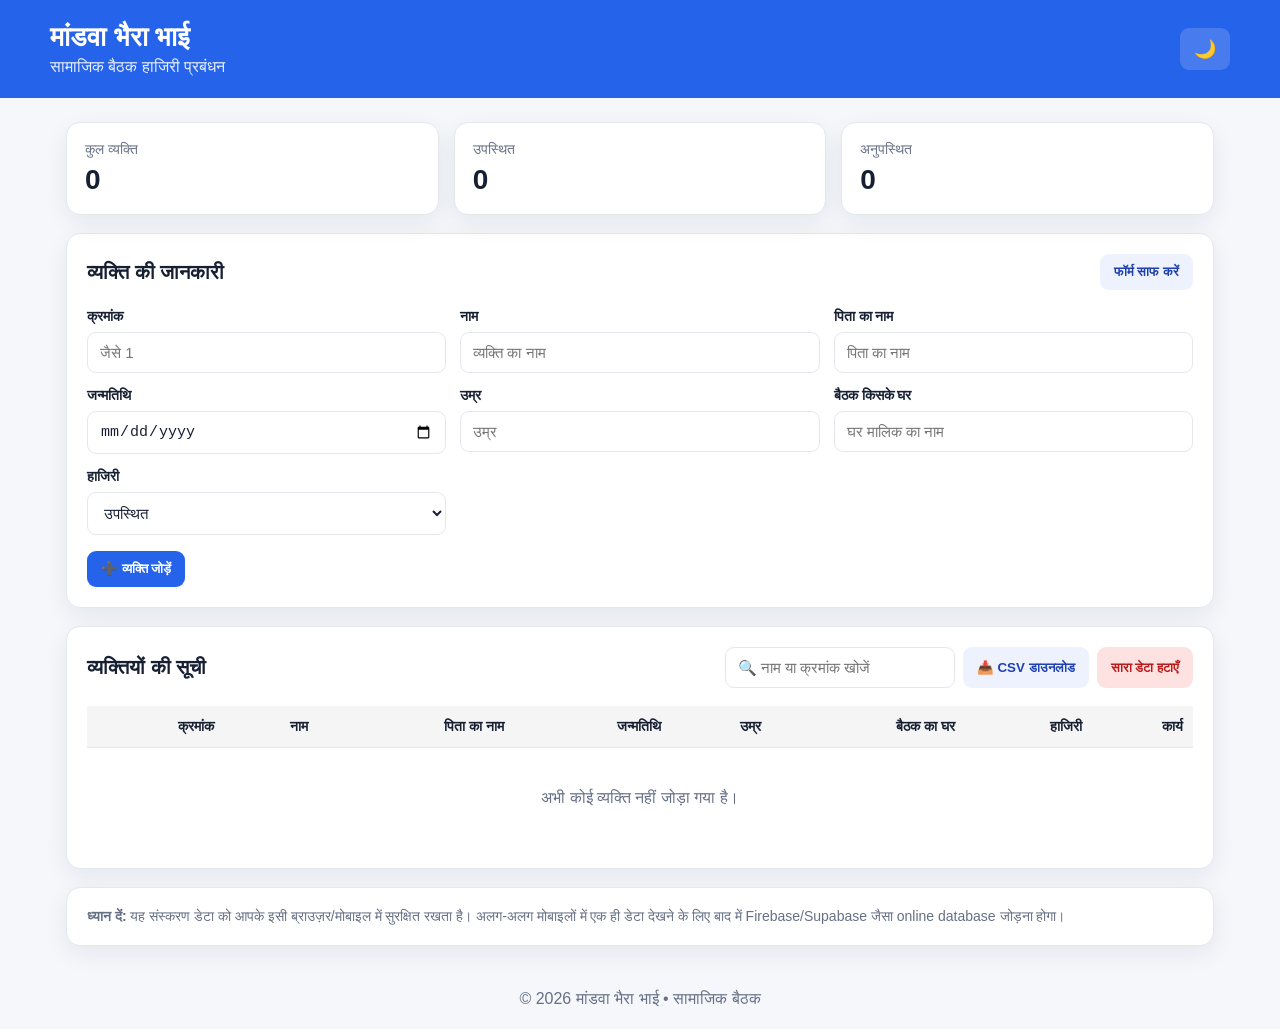
==== index.html @ d63a22c5 "Add files via upload" ====
<!DOCTYPE html>
<html lang="hi">
<head>
  <meta charset="UTF-8">
  <meta name="viewport" content="width=device-width, initial-scale=1.0">
  <title>मांडवा भैरा भाई - सामाजिक बैठक हाजिरी</title>
  <link rel="stylesheet" href="style.css">
</head>
<body>
  <header class="topbar">
    <div>
      <h1>मांडवा भैरा भाई</h1>
      <p>सामाजिक बैठक हाजिरी प्रबंधन</p>
    </div>
    <button id="themeBtn" class="icon-btn" title="Theme">🌙</button>
  </header>

  <main class="container">
    <section class="stats">
      <div class="stat"><span>कुल व्यक्ति</span><strong id="totalCount">0</strong></div>
      <div class="stat"><span>उपस्थित</span><strong id="presentCount">0</strong></div>
      <div class="stat"><span>अनुपस्थित</span><strong id="absentCount">0</strong></div>
    </section>

    <section class="card">
      <div class="section-head">
        <h2>व्यक्ति की जानकारी</h2>
        <button id="resetBtn" class="secondary">फॉर्म साफ करें</button>
      </div>
      <form id="personForm">
        <input type="hidden" id="editId">
        <div class="grid">
          <label>क्रमांक
            <input id="serial" type="number" min="1" required placeholder="जैसे 1">
          </label>
          <label>नाम
            <input id="name" type="text" required placeholder="व्यक्ति का नाम">
          </label>
          <label>पिता का नाम
            <input id="father" type="text" placeholder="पिता का नाम">
          </label>
          <label>जन्मतिथि
            <input id="dob" type="date">
          </label>
          <label>उम्र
            <input id="age" type="number" min="0" max="120" placeholder="उम्र">
          </label>
          <label>बैठक किसके घर
            <input id="meetingHouse" type="text" placeholder="घर मालिक का नाम">
          </label>
          <label>हाजिरी
            <select id="attendance">
              <option value="present">उपस्थित</option>
              <option value="absent">अनुपस्थित</option>
            </select>
          </label>
        </div>
        <button class="primary" type="submit" id="saveBtn">➕ व्यक्ति जोड़ें</button>
      </form>
    </section>

    <section class="card">
      <div class="section-head">
        <h2>व्यक्तियों की सूची</h2>
        <div class="actions">
          <input id="search" type="search" placeholder="🔍 नाम या क्रमांक खोजें">
          <button id="exportBtn" class="secondary">📥 CSV डाउनलोड</button>
          <button id="clearAllBtn" class="danger">सारा डेटा हटाएँ</button>
        </div>
      </div>
      <div class="table-wrap">
        <table>
          <thead>
            <tr>
              <th>क्रमांक</th>
              <th>नाम</th>
              <th>पिता का नाम</th>
              <th>जन्मतिथि</th>
              <th>उम्र</th>
              <th>बैठक का घर</th>
              <th>हाजिरी</th>
              <th>कार्य</th>
            </tr>
          </thead>
          <tbody id="peopleTable"></tbody>
        </table>
      </div>
      <p id="emptyState" class="empty">अभी कोई व्यक्ति नहीं जोड़ा गया है।</p>
    </section>

    <section class="card note">
      <strong>ध्यान दें:</strong> यह संस्करण डेटा को आपके इसी ब्राउज़र/मोबाइल में सुरक्षित रखता है। अलग-अलग मोबाइलों में एक ही डेटा देखने के लिए बाद में Firebase/Supabase जैसा online database जोड़ना होगा।
    </section>
  </main>

  <footer>© 2026 मांडवा भैरा भाई • सामाजिक बैठक</footer>
  <script src="script.js"></script>
</body>
</html>
---- style.css ----
*{box-sizing:border-box}
:root{--bg:#f5f7fb;--card:#fff;--text:#172033;--muted:#667085;--border:#e4e7ec;--primary:#2563eb;--primary2:#1d4ed8;--danger:#dc2626;--shadow:0 8px 25px rgba(16,24,40,.07)}
body.dark{--bg:#101828;--card:#182230;--text:#f2f4f7;--muted:#98a2b3;--border:#344054;--shadow:0 8px 25px rgba(0,0,0,.2)}
body{margin:0;background:var(--bg);color:var(--text);font-family:Arial,"Noto Sans Devanagari",sans-serif}
.topbar{background:var(--primary);color:#fff;padding:22px max(18px,calc((100% - 1180px)/2));display:flex;justify-content:space-between;align-items:center}
.topbar h1{margin:0;font-size:27px}.topbar p{margin:5px 0 0;opacity:.9}
.container{max-width:1180px;margin:24px auto;padding:0 16px}
.stats{display:grid;grid-template-columns:repeat(3,1fr);gap:15px;margin-bottom:18px}
.stat,.card{background:var(--card);border:1px solid var(--border);border-radius:14px;box-shadow:var(--shadow)}
.stat{padding:18px}.stat span{display:block;color:var(--muted);font-size:14px}.stat strong{display:block;font-size:28px;margin-top:6px}
.card{padding:20px;margin-bottom:18px}.section-head{display:flex;justify-content:space-between;gap:15px;align-items:center;margin-bottom:18px;flex-wrap:wrap}
h2{margin:0;font-size:20px}.grid{display:grid;grid-template-columns:repeat(3,1fr);gap:14px;margin-bottom:16px}
label{font-size:14px;font-weight:600}input,select{width:100%;margin-top:7px;padding:11px 12px;border:1px solid var(--border);border-radius:9px;background:var(--card);color:var(--text);font-size:15px;outline:none}
input:focus,select:focus{border-color:var(--primary)}
button{border:0;border-radius:9px;padding:10px 14px;cursor:pointer;font-weight:600}
.primary{background:var(--primary);color:#fff}.primary:hover{background:var(--primary2)}
.secondary{background:#eef2ff;color:#1e40af}.danger{background:#fee2e2;color:#b91c1c}.icon-btn{background:rgba(255,255,255,.16);color:#fff;font-size:18px}
.actions{display:flex;gap:8px;flex-wrap:wrap}.actions input{width:230px;margin:0}
.table-wrap{overflow-x:auto}table{width:100%;border-collapse:collapse;min-width:900px}th,td{padding:12px 10px;border-bottom:1px solid var(--border);text-align:right;font-size:14px}th{background:rgba(127,127,127,.08)}
.badge{display:inline-block;padding:5px 9px;border-radius:999px;font-size:12px;font-weight:700}.present{background:#dcfce7;color:#166534}.absent{background:#fee2e2;color:#991b1b}
.small-btn{padding:7px 9px;margin:2px;font-size:12px}.edit{background:#dbeafe;color:#1d4ed8}.delete{background:#fee2e2;color:#b91c1c}
.empty{text-align:center;color:var(--muted);padding:25px}.note{font-size:14px;color:var(--muted)}
footer{text-align:center;color:var(--muted);padding:20px}
@media(max-width:800px){.grid{grid-template-columns:1fr 1fr}.stats{grid-template-columns:1fr}.topbar{padding:18px}.topbar h1{font-size:22px}}
@media(max-width:520px){.grid{grid-template-columns:1fr}.card{padding:15px}.actions input{width:100%}.actions{width:100%}.actions button{flex:1}}
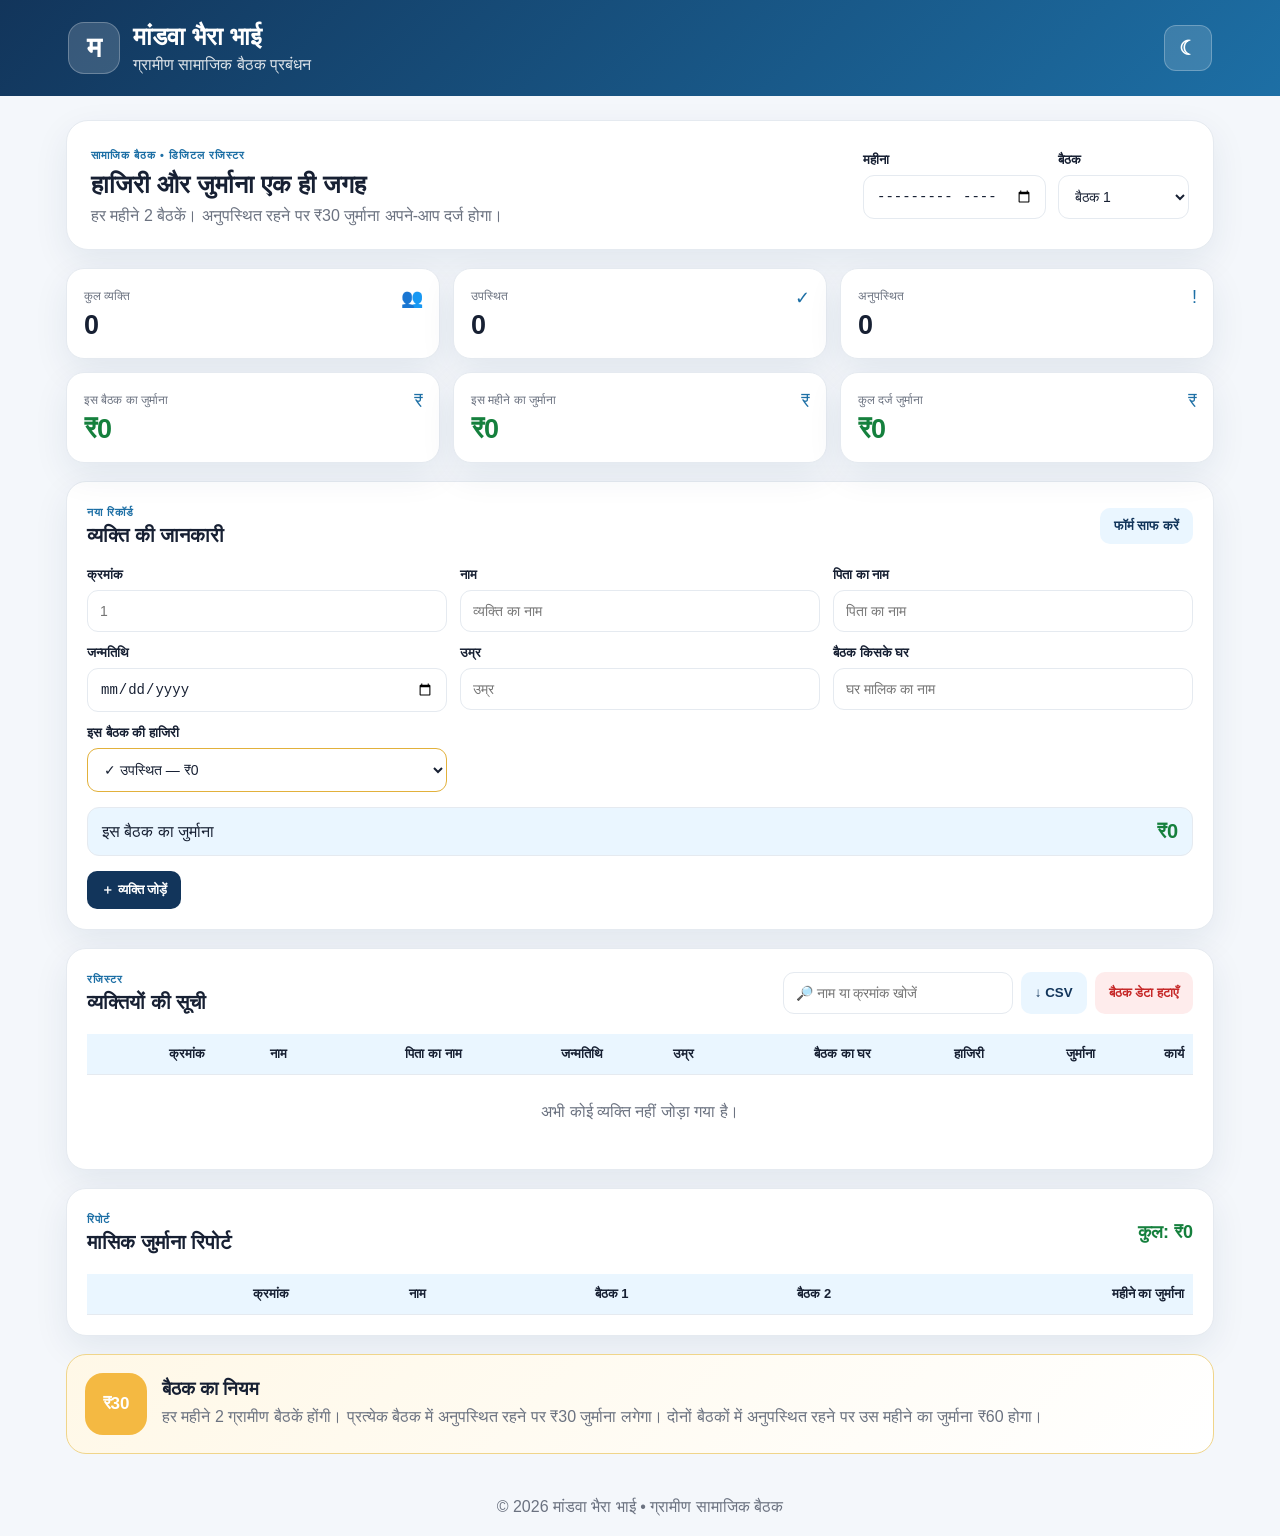
==== commit 2d424218: "Add files via upload" ====
--- a/index.html
+++ b/index.html
@@ -1,99 +1,101 @@
 <!DOCTYPE html>
 <html lang="hi">
 <head>
-  <meta charset="UTF-8">
-  <meta name="viewport" content="width=device-width, initial-scale=1.0">
-  <title>मांडवा भैरा भाई - सामाजिक बैठक हाजिरी</title>
-  <link rel="stylesheet" href="style.css">
+<meta charset="UTF-8">
+<meta name="viewport" content="width=device-width, initial-scale=1.0">
+<meta name="theme-color" content="#12355b">
+<title>मांडवा भैरा भाई | ग्रामीण बैठक</title>
+<link rel="stylesheet" href="style.css">
 </head>
 <body>
-  <header class="topbar">
+<header class="hero">
+  <div class="hero-inner">
+    <div class="brand">
+      <div class="logo">म</div>
+      <div><h1>मांडवा भैरा भाई</h1><p>ग्रामीण सामाजिक बैठक प्रबंधन</p></div>
+    </div>
+    <button id="themeBtn" class="theme-btn">☾</button>
+  </div>
+</header>
+
+<main class="container">
+  <section class="welcome">
     <div>
-      <h1>मांडवा भैरा भाई</h1>
-      <p>सामाजिक बैठक हाजिरी प्रबंधन</p>
+      <span class="eyebrow">सामाजिक बैठक • डिजिटल रजिस्टर</span>
+      <h2>हाजिरी और जुर्माना एक ही जगह</h2>
+      <p>हर महीने 2 बैठकें। अनुपस्थित रहने पर ₹30 जुर्माना अपने-आप दर्ज होगा।</p>
     </div>
-    <button id="themeBtn" class="icon-btn" title="Theme">🌙</button>
-  </header>
+    <div class="meeting-picker">
+      <label>महीना<input id="month" type="month"></label>
+      <label>बैठक<select id="meeting"><option value="1">बैठक 1</option><option value="2">बैठक 2</option></select></label>
+    </div>
+  </section>
 
-  <main class="container">
-    <section class="stats">
-      <div class="stat"><span>कुल व्यक्ति</span><strong id="totalCount">0</strong></div>
-      <div class="stat"><span>उपस्थित</span><strong id="presentCount">0</strong></div>
-      <div class="stat"><span>अनुपस्थित</span><strong id="absentCount">0</strong></div>
-    </section>
+  <section class="stats">
+    <div class="stat-card"><span>कुल व्यक्ति</span><strong id="total">0</strong><i>👥</i></div>
+    <div class="stat-card"><span>उपस्थित</span><strong id="present">0</strong><i>✓</i></div>
+    <div class="stat-card"><span>अनुपस्थित</span><strong id="absent">0</strong><i>!</i></div>
+    <div class="stat-card fine-card"><span>इस बैठक का जुर्माना</span><strong id="meetingFine">₹0</strong><i>₹</i></div>
+    <div class="stat-card fine-card"><span>इस महीने का जुर्माना</span><strong id="monthFine">₹0</strong><i>₹</i></div>
+    <div class="stat-card fine-card"><span>कुल दर्ज जुर्माना</span><strong id="allFine">₹0</strong><i>₹</i></div>
+  </section>
 
-    <section class="card">
-      <div class="section-head">
-        <h2>व्यक्ति की जानकारी</h2>
-        <button id="resetBtn" class="secondary">फॉर्म साफ करें</button>
+  <section class="card form-card">
+    <div class="card-title">
+      <div><span class="section-tag">नया रिकॉर्ड</span><h3>व्यक्ति की जानकारी</h3></div>
+      <button id="resetBtn" class="ghost">फॉर्म साफ करें</button>
+    </div>
+    <form id="personForm">
+      <input type="hidden" id="editId">
+      <div class="form-grid">
+        <label>क्रमांक<input id="serial" type="number" min="1" required placeholder="1"></label>
+        <label>नाम<input id="name" required placeholder="व्यक्ति का नाम"></label>
+        <label>पिता का नाम<input id="father" placeholder="पिता का नाम"></label>
+        <label>जन्मतिथि<input id="dob" type="date"></label>
+        <label>उम्र<input id="age" type="number" min="0" max="120" placeholder="उम्र"></label>
+        <label>बैठक किसके घर<input id="house" placeholder="घर मालिक का नाम"></label>
+        <label class="attendance-field">इस बैठक की हाजिरी
+          <select id="attendance">
+            <option value="present">✓ उपस्थित — ₹0</option>
+            <option value="absent">✕ अनुपस्थित — ₹30 जुर्माना</option>
+          </select>
+        </label>
       </div>
-      <form id="personForm">
-        <input type="hidden" id="editId">
-        <div class="grid">
-          <label>क्रमांक
-            <input id="serial" type="number" min="1" required placeholder="जैसे 1">
-          </label>
-          <label>नाम
-            <input id="name" type="text" required placeholder="व्यक्ति का नाम">
-          </label>
-          <label>पिता का नाम
-            <input id="father" type="text" placeholder="पिता का नाम">
-          </label>
-          <label>जन्मतिथि
-            <input id="dob" type="date">
-          </label>
-          <label>उम्र
-            <input id="age" type="number" min="0" max="120" placeholder="उम्र">
-          </label>
-          <label>बैठक किसके घर
-            <input id="meetingHouse" type="text" placeholder="घर मालिक का नाम">
-          </label>
-          <label>हाजिरी
-            <select id="attendance">
-              <option value="present">उपस्थित</option>
-              <option value="absent">अनुपस्थित</option>
-            </select>
-          </label>
-        </div>
-        <button class="primary" type="submit" id="saveBtn">➕ व्यक्ति जोड़ें</button>
-      </form>
-    </section>
+      <div class="fine-preview"><span>इस बैठक का जुर्माना</span><strong id="formFine">₹0</strong></div>
+      <button class="primary" id="saveBtn" type="submit">＋ व्यक्ति जोड़ें</button>
+    </form>
+  </section>
 
-    <section class="card">
-      <div class="section-head">
-        <h2>व्यक्तियों की सूची</h2>
-        <div class="actions">
-          <input id="search" type="search" placeholder="🔍 नाम या क्रमांक खोजें">
-          <button id="exportBtn" class="secondary">📥 CSV डाउनलोड</button>
-          <button id="clearAllBtn" class="danger">सारा डेटा हटाएँ</button>
-        </div>
+  <section class="card">
+    <div class="card-title">
+      <div><span class="section-tag">रजिस्टर</span><h3>व्यक्तियों की सूची</h3><small id="meetingText"></small></div>
+      <div class="toolbar">
+        <input id="search" type="search" placeholder="🔎 नाम या क्रमांक खोजें">
+        <button id="exportBtn" class="secondary">↓ CSV</button>
+        <button id="clearMeetingBtn" class="danger">बैठक डेटा हटाएँ</button>
       </div>
-      <div class="table-wrap">
-        <table>
-          <thead>
-            <tr>
-              <th>क्रमांक</th>
-              <th>नाम</th>
-              <th>पिता का नाम</th>
-              <th>जन्मतिथि</th>
-              <th>उम्र</th>
-              <th>बैठक का घर</th>
-              <th>हाजिरी</th>
-              <th>कार्य</th>
-            </tr>
-          </thead>
-          <tbody id="peopleTable"></tbody>
-        </table>
-      </div>
-      <p id="emptyState" class="empty">अभी कोई व्यक्ति नहीं जोड़ा गया है।</p>
-    </section>
+    </div>
+    <div class="table-wrap">
+      <table><thead><tr><th>क्रमांक</th><th>नाम</th><th>पिता का नाम</th><th>जन्मतिथि</th><th>उम्र</th><th>बैठक का घर</th><th>हाजिरी</th><th>जुर्माना</th><th>कार्य</th></tr></thead>
+      <tbody id="peopleTable"></tbody></table>
+    </div>
+    <div id="emptyState" class="empty">अभी कोई व्यक्ति नहीं जोड़ा गया है।</div>
+  </section>
 
-    <section class="card note">
-      <strong>ध्यान दें:</strong> यह संस्करण डेटा को आपके इसी ब्राउज़र/मोबाइल में सुरक्षित रखता है। अलग-अलग मोबाइलों में एक ही डेटा देखने के लिए बाद में Firebase/Supabase जैसा online database जोड़ना होगा।
-    </section>
-  </main>
+  <section class="card report-card">
+    <div class="card-title"><div><span class="section-tag">रिपोर्ट</span><h3>मासिक जुर्माना रिपोर्ट</h3></div><strong id="monthlyTotal">कुल: ₹0</strong></div>
+    <div class="table-wrap">
+      <table><thead><tr><th>क्रमांक</th><th>नाम</th><th>बैठक 1</th><th>बैठक 2</th><th>महीने का जुर्माना</th></tr></thead>
+      <tbody id="monthlyTable"></tbody></table>
+    </div>
+  </section>
 
-  <footer>© 2026 मांडवा भैरा भाई • सामाजिक बैठक</footer>
-  <script src="script.js"></script>
+  <section class="rule-box">
+    <div class="rule-icon">₹30</div>
+    <div><h3>बैठक का नियम</h3><p>हर महीने 2 ग्रामीण बैठकें होंगी। प्रत्येक बैठक में अनुपस्थित रहने पर ₹30 जुर्माना लगेगा। दोनों बैठकों में अनुपस्थित रहने पर उस महीने का जुर्माना ₹60 होगा।</p></div>
+  </section>
+</main>
+<footer>© 2026 मांडवा भैरा भाई • ग्रामीण सामाजिक बैठक</footer>
+<script src="script.js"></script>
 </body>
-</html>
+</html>
--- a/style.css
+++ b/style.css
@@ -1,25 +1,26 @@
-*{box-sizing:border-box}
-:root{--bg:#f5f7fb;--card:#fff;--text:#172033;--muted:#667085;--border:#e4e7ec;--primary:#2563eb;--primary2:#1d4ed8;--danger:#dc2626;--shadow:0 8px 25px rgba(16,24,40,.07)}
-body.dark{--bg:#101828;--card:#182230;--text:#f2f4f7;--muted:#98a2b3;--border:#344054;--shadow:0 8px 25px rgba(0,0,0,.2)}
+*{box-sizing:border-box} 
+:root{--navy:#12355b;--blue:#1d6fa5;--sky:#eaf6ff;--gold:#f4b942;--green:#15803d;--red:#c62828;--bg:#f4f7fb;--card:#fff;--text:#172033;--muted:#6b7280;--line:#e5eaf0;--shadow:0 12px 35px rgba(18,53,91,.08)}
+body.dark{--bg:#0e1726;--card:#162235;--text:#f4f7fb;--muted:#aab6c5;--line:#2b3b50;--sky:#162d45;--shadow:0 12px 35px rgba(0,0,0,.25)}
 body{margin:0;background:var(--bg);color:var(--text);font-family:Arial,"Noto Sans Devanagari",sans-serif}
-.topbar{background:var(--primary);color:#fff;padding:22px max(18px,calc((100% - 1180px)/2));display:flex;justify-content:space-between;align-items:center}
-.topbar h1{margin:0;font-size:27px}.topbar p{margin:5px 0 0;opacity:.9}
+.hero{background:linear-gradient(135deg,var(--navy),var(--blue));color:#fff}
+.hero-inner{max-width:1180px;margin:auto;padding:22px 18px;display:flex;justify-content:space-between;align-items:center}
+.brand{display:flex;align-items:center;gap:13px}.logo{width:52px;height:52px;border-radius:16px;background:rgba(255,255,255,.16);display:grid;place-items:center;font-size:28px;font-weight:800;border:1px solid rgba(255,255,255,.25)}
+h1{margin:0;font-size:25px}.brand p{margin:4px 0 0;opacity:.86}.theme-btn{background:rgba(255,255,255,.15);color:#fff;border:1px solid rgba(255,255,255,.25);border-radius:12px;padding:10px 14px;font-size:20px;cursor:pointer}
 .container{max-width:1180px;margin:24px auto;padding:0 16px}
-.stats{display:grid;grid-template-columns:repeat(3,1fr);gap:15px;margin-bottom:18px}
-.stat,.card{background:var(--card);border:1px solid var(--border);border-radius:14px;box-shadow:var(--shadow)}
-.stat{padding:18px}.stat span{display:block;color:var(--muted);font-size:14px}.stat strong{display:block;font-size:28px;margin-top:6px}
-.card{padding:20px;margin-bottom:18px}.section-head{display:flex;justify-content:space-between;gap:15px;align-items:center;margin-bottom:18px;flex-wrap:wrap}
-h2{margin:0;font-size:20px}.grid{display:grid;grid-template-columns:repeat(3,1fr);gap:14px;margin-bottom:16px}
-label{font-size:14px;font-weight:600}input,select{width:100%;margin-top:7px;padding:11px 12px;border:1px solid var(--border);border-radius:9px;background:var(--card);color:var(--text);font-size:15px;outline:none}
-input:focus,select:focus{border-color:var(--primary)}
-button{border:0;border-radius:9px;padding:10px 14px;cursor:pointer;font-weight:600}
-.primary{background:var(--primary);color:#fff}.primary:hover{background:var(--primary2)}
-.secondary{background:#eef2ff;color:#1e40af}.danger{background:#fee2e2;color:#b91c1c}.icon-btn{background:rgba(255,255,255,.16);color:#fff;font-size:18px}
-.actions{display:flex;gap:8px;flex-wrap:wrap}.actions input{width:230px;margin:0}
-.table-wrap{overflow-x:auto}table{width:100%;border-collapse:collapse;min-width:900px}th,td{padding:12px 10px;border-bottom:1px solid var(--border);text-align:right;font-size:14px}th{background:rgba(127,127,127,.08)}
-.badge{display:inline-block;padding:5px 9px;border-radius:999px;font-size:12px;font-weight:700}.present{background:#dcfce7;color:#166534}.absent{background:#fee2e2;color:#991b1b}
-.small-btn{padding:7px 9px;margin:2px;font-size:12px}.edit{background:#dbeafe;color:#1d4ed8}.delete{background:#fee2e2;color:#b91c1c}
-.empty{text-align:center;color:var(--muted);padding:25px}.note{font-size:14px;color:var(--muted)}
-footer{text-align:center;color:var(--muted);padding:20px}
-@media(max-width:800px){.grid{grid-template-columns:1fr 1fr}.stats{grid-template-columns:1fr}.topbar{padding:18px}.topbar h1{font-size:22px}}
-@media(max-width:520px){.grid{grid-template-columns:1fr}.card{padding:15px}.actions input{width:100%}.actions{width:100%}.actions button{flex:1}}
+.welcome{background:var(--card);border:1px solid var(--line);border-radius:22px;padding:24px;display:flex;justify-content:space-between;gap:25px;align-items:center;box-shadow:var(--shadow);margin-bottom:18px}
+.eyebrow,.section-tag{font-size:11px;text-transform:uppercase;letter-spacing:1px;font-weight:800;color:var(--blue)}
+.welcome h2{margin:7px 0;font-size:25px}.welcome p{margin:0;color:var(--muted)}
+.meeting-picker{display:flex;gap:12px;min-width:320px}.meeting-picker label{flex:1}
+label{font-size:13px;font-weight:700}input,select{width:100%;margin-top:7px;padding:12px;border:1px solid var(--line);border-radius:11px;background:var(--card);color:var(--text);outline:none;font-size:14px}input:focus,select:focus{border-color:var(--blue);box-shadow:0 0 0 3px rgba(29,111,165,.1)}
+.stats{display:grid;grid-template-columns:repeat(3,1fr);gap:13px;margin-bottom:18px}.stat-card{background:var(--card);border:1px solid var(--line);border-radius:18px;padding:17px;position:relative;box-shadow:var(--shadow)}.stat-card span{font-size:12px;color:var(--muted)}.stat-card strong{display:block;font-size:27px;margin-top:6px}.stat-card i{position:absolute;right:16px;top:18px;font-style:normal;font-size:18px;color:var(--blue)}.fine-card strong{color:var(--green)}
+.card{background:var(--card);border:1px solid var(--line);border-radius:20px;padding:20px;box-shadow:var(--shadow);margin-bottom:18px}
+.card-title{display:flex;justify-content:space-between;align-items:center;gap:15px;flex-wrap:wrap;margin-bottom:18px}.card-title h3{margin:4px 0 2px;font-size:20px}.card-title small{color:var(--muted)}
+.form-grid{display:grid;grid-template-columns:repeat(3,1fr);gap:13px}.attendance-field select{border-color:#e2b13b}
+.fine-preview{display:flex;justify-content:space-between;align-items:center;margin:15px 0;padding:12px 14px;border-radius:12px;background:var(--sky);border:1px solid var(--line)}.fine-preview strong{font-size:20px;color:var(--green)}
+button{border:0;border-radius:10px;padding:10px 14px;font-weight:700;cursor:pointer}.primary{background:var(--navy);color:#fff}.primary:hover{background:var(--blue)}.ghost,.secondary{background:var(--sky);color:var(--navy)}.danger{background:#feecec;color:var(--red)}
+.toolbar{display:flex;gap:8px;flex-wrap:wrap}.toolbar input{width:230px;margin:0}
+.table-wrap{overflow-x:auto}table{width:100%;border-collapse:collapse;min-width:980px}th,td{padding:12px 9px;border-bottom:1px solid var(--line);text-align:right;font-size:13px}th{background:var(--sky)}.badge{padding:5px 9px;border-radius:20px;font-weight:800;font-size:11px}.present{background:#dcfce7;color:#166534}.absent{background:#fee2e2;color:#991b1b}.unset{background:#f1f5f9;color:#64748b}.fine-cell{font-weight:800;color:var(--green)}
+.small{padding:7px 9px;font-size:11px}.edit{background:#e0f2fe;color:#075985}.delete{background:#fee2e2;color:#991b1b}.empty{text-align:center;color:var(--muted);padding:28px}
+.report-card> .card-title>strong{color:var(--green);font-size:18px}.rule-box{display:flex;align-items:center;gap:15px;background:linear-gradient(135deg,#fff8e7,#fff);border:1px solid #f0d58a;border-radius:20px;padding:18px;margin-bottom:20px}.rule-icon{min-width:62px;height:62px;border-radius:18px;background:var(--gold);display:grid;place-items:center;font-weight:900;color:#fff;font-size:17px}.rule-box h3{margin:0 0 5px}.rule-box p{margin:0;color:var(--muted);line-height:1.55}footer{text-align:center;color:var(--muted);padding:20px}
+@media(max-width:850px){.welcome{display:block}.meeting-picker{margin-top:18px;min-width:0}.stats{grid-template-columns:repeat(2,1fr)}.form-grid{grid-template-columns:repeat(2,1fr)}}
+@media(max-width:560px){.hero-inner{padding:16px}.logo{width:44px;height:44px}.welcome h2{font-size:21px}.meeting-picker,.form-grid,.stats{grid-template-columns:1fr;display:grid}.card{padding:15px}.toolbar{width:100%}.toolbar input{width:100%}.toolbar button{flex:1}}
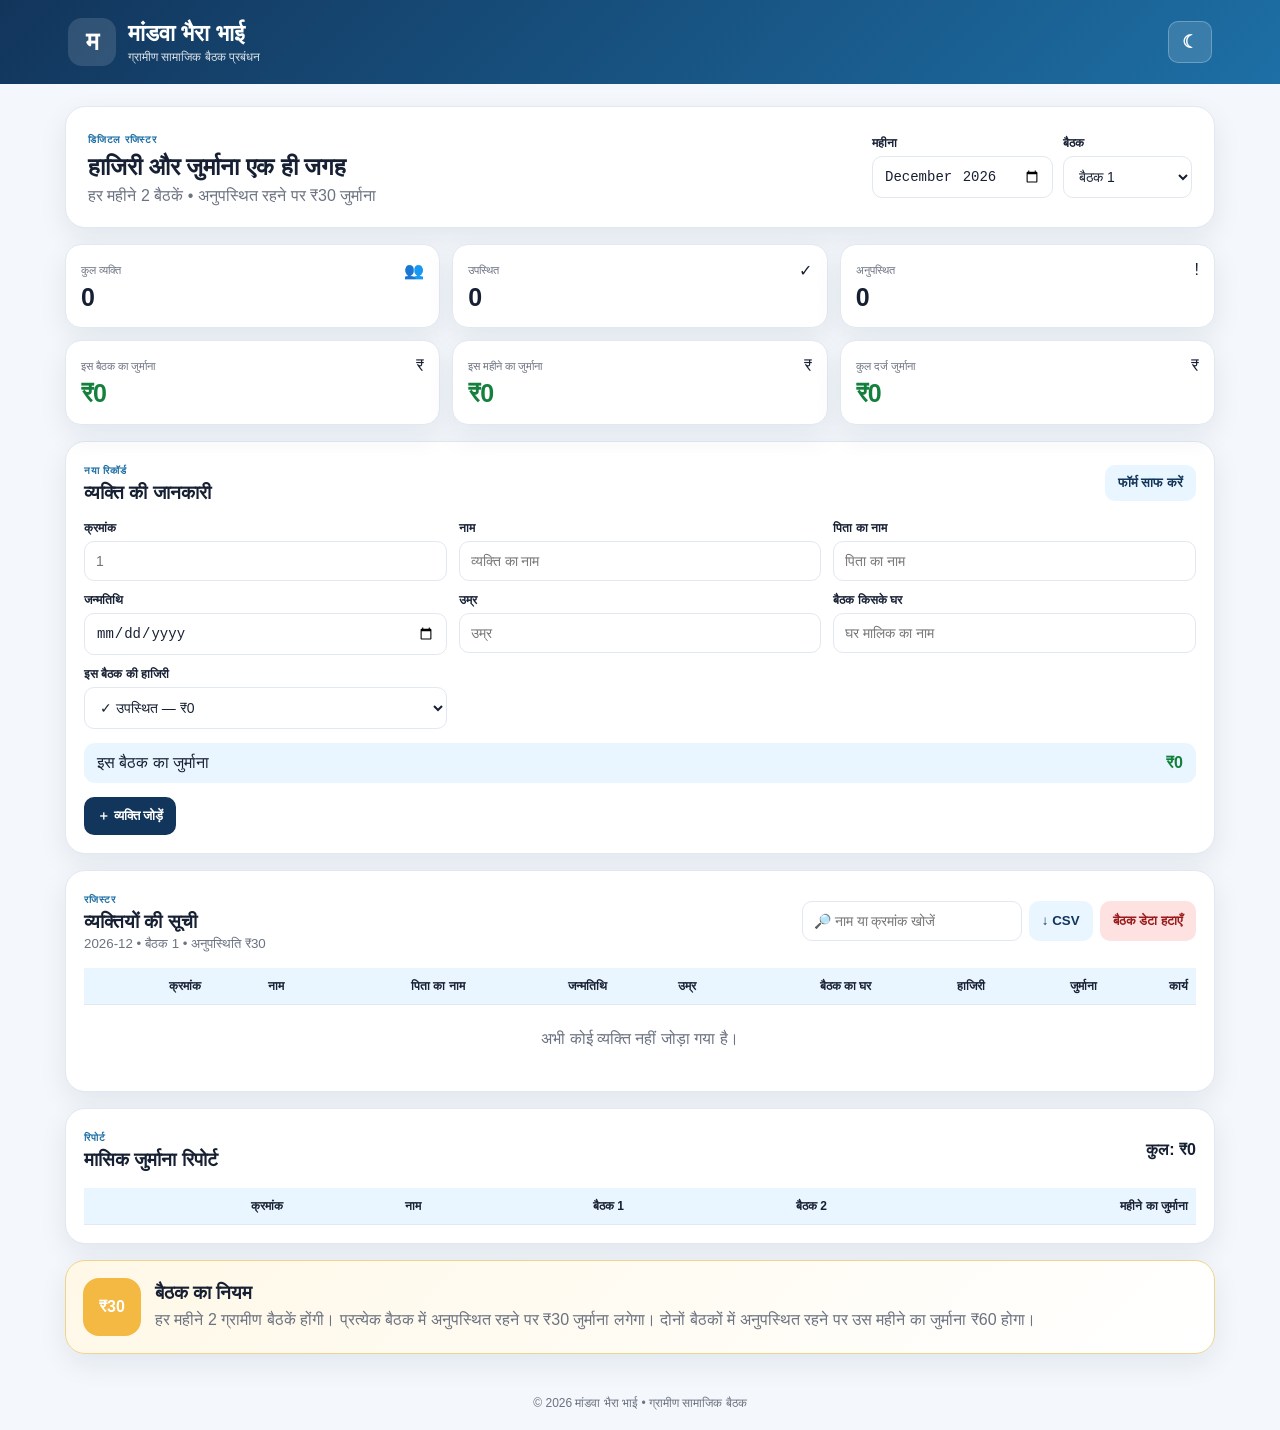
==== commit a0ea0278: "Add files via upload" ====
--- a/index.html
+++ b/index.html
@@ -1,101 +1,66 @@
-<!DOCTYPE html>
+<!doctype html>
 <html lang="hi">
 <head>
-<meta charset="UTF-8">
-<meta name="viewport" content="width=device-width, initial-scale=1.0">
+<meta charset="utf-8">
+<meta name="viewport" content="width=device-width,initial-scale=1">
 <meta name="theme-color" content="#12355b">
 <title>मांडवा भैरा भाई | ग्रामीण बैठक</title>
-<link rel="stylesheet" href="style.css">
+<link rel="stylesheet" href="style.css?v=4">
 </head>
 <body>
-<header class="hero">
-  <div class="hero-inner">
-    <div class="brand">
-      <div class="logo">म</div>
-      <div><h1>मांडवा भैरा भाई</h1><p>ग्रामीण सामाजिक बैठक प्रबंधन</p></div>
-    </div>
-    <button id="themeBtn" class="theme-btn">☾</button>
+<header class="hero"><div class="hero-in">
+  <div class="brand"><div class="logo">म</div><div><h1>मांडवा भैरा भाई</h1><p>ग्रामीण सामाजिक बैठक प्रबंधन</p></div></div>
+  <button id="themeBtn" class="icon-btn">☾</button>
+</div></header>
+
+<main class="wrap">
+<section class="welcome">
+ <div><span class="tag">डिजिटल रजिस्टर</span><h2>हाजिरी और जुर्माना एक ही जगह</h2><p>हर महीने 2 बैठकें • अनुपस्थित रहने पर ₹30 जुर्माना</p></div>
+ <div class="pick"><label>महीना<input id="month" type="month"></label><label>बैठक<select id="meeting"><option value="1">बैठक 1</option><option value="2">बैठक 2</option></select></label></div>
+</section>
+
+<section class="stats">
+ <div class="stat"><span>कुल व्यक्ति</span><b id="total">0</b><em>👥</em></div>
+ <div class="stat"><span>उपस्थित</span><b id="present">0</b><em>✓</em></div>
+ <div class="stat"><span>अनुपस्थित</span><b id="absent">0</b><em>!</em></div>
+ <div class="stat fine"><span>इस बैठक का जुर्माना</span><b id="meetingFine">₹0</b><em>₹</em></div>
+ <div class="stat fine"><span>इस महीने का जुर्माना</span><b id="monthFine">₹0</b><em>₹</em></div>
+ <div class="stat fine"><span>कुल दर्ज जुर्माना</span><b id="allFine">₹0</b><em>₹</em></div>
+</section>
+
+<section class="card">
+ <div class="title"><div><span class="tag">नया रिकॉर्ड</span><h3>व्यक्ति की जानकारी</h3></div><button id="resetBtn" class="light-btn">फॉर्म साफ करें</button></div>
+ <form id="personForm">
+  <input id="editId" type="hidden">
+  <div class="grid">
+   <label>क्रमांक<input id="serial" type="number" min="1" required placeholder="1"></label>
+   <label>नाम<input id="name" required placeholder="व्यक्ति का नाम"></label>
+   <label>पिता का नाम<input id="father" placeholder="पिता का नाम"></label>
+   <label>जन्मतिथि<input id="dob" type="date"></label>
+   <label>उम्र<input id="age" type="number" min="0" max="120" placeholder="उम्र"></label>
+   <label>बैठक किसके घर<input id="house" placeholder="घर मालिक का नाम"></label>
+   <label>इस बैठक की हाजिरी<select id="attendance"><option value="present">✓ उपस्थित — ₹0</option><option value="absent">✕ अनुपस्थित — ₹30 जुर्माना</option></select></label>
   </div>
-</header>
+  <div class="fine-preview"><span>इस बैठक का जुर्माना</span><b id="formFine">₹0</b></div>
+  <button class="primary" type="submit" id="saveBtn">＋ व्यक्ति जोड़ें</button>
+ </form>
+</section>
 
-<main class="container">
-  <section class="welcome">
-    <div>
-      <span class="eyebrow">सामाजिक बैठक • डिजिटल रजिस्टर</span>
-      <h2>हाजिरी और जुर्माना एक ही जगह</h2>
-      <p>हर महीने 2 बैठकें। अनुपस्थित रहने पर ₹30 जुर्माना अपने-आप दर्ज होगा।</p>
-    </div>
-    <div class="meeting-picker">
-      <label>महीना<input id="month" type="month"></label>
-      <label>बैठक<select id="meeting"><option value="1">बैठक 1</option><option value="2">बैठक 2</option></select></label>
-    </div>
-  </section>
+<section class="card">
+ <div class="title"><div><span class="tag">रजिस्टर</span><h3>व्यक्तियों की सूची</h3><small id="meetingText"></small></div>
+ <div class="tools"><input id="search" placeholder="🔎 नाम या क्रमांक खोजें"><button id="exportBtn" class="light-btn">↓ CSV</button><button id="clearMeetingBtn" class="danger">बैठक डेटा हटाएँ</button></div></div>
+ <div class="table-wrap"><table><thead><tr><th>क्रमांक</th><th>नाम</th><th>पिता का नाम</th><th>जन्मतिथि</th><th>उम्र</th><th>बैठक का घर</th><th>हाजिरी</th><th>जुर्माना</th><th>कार्य</th></tr></thead><tbody id="peopleTable"></tbody></table></div>
+ <div id="emptyState" class="empty">अभी कोई व्यक्ति नहीं जोड़ा गया है।</div>
+</section>
 
-  <section class="stats">
-    <div class="stat-card"><span>कुल व्यक्ति</span><strong id="total">0</strong><i>👥</i></div>
-    <div class="stat-card"><span>उपस्थित</span><strong id="present">0</strong><i>✓</i></div>
-    <div class="stat-card"><span>अनुपस्थित</span><strong id="absent">0</strong><i>!</i></div>
-    <div class="stat-card fine-card"><span>इस बैठक का जुर्माना</span><strong id="meetingFine">₹0</strong><i>₹</i></div>
-    <div class="stat-card fine-card"><span>इस महीने का जुर्माना</span><strong id="monthFine">₹0</strong><i>₹</i></div>
-    <div class="stat-card fine-card"><span>कुल दर्ज जुर्माना</span><strong id="allFine">₹0</strong><i>₹</i></div>
-  </section>
+<section class="card">
+ <div class="title"><div><span class="tag">रिपोर्ट</span><h3>मासिक जुर्माना रिपोर्ट</h3></div><strong id="monthlyTotal">कुल: ₹0</strong></div>
+ <div class="table-wrap"><table><thead><tr><th>क्रमांक</th><th>नाम</th><th>बैठक 1</th><th>बैठक 2</th><th>महीने का जुर्माना</th></tr></thead><tbody id="monthlyTable"></tbody></table></div>
+</section>
 
-  <section class="card form-card">
-    <div class="card-title">
-      <div><span class="section-tag">नया रिकॉर्ड</span><h3>व्यक्ति की जानकारी</h3></div>
-      <button id="resetBtn" class="ghost">फॉर्म साफ करें</button>
-    </div>
-    <form id="personForm">
-      <input type="hidden" id="editId">
-      <div class="form-grid">
-        <label>क्रमांक<input id="serial" type="number" min="1" required placeholder="1"></label>
-        <label>नाम<input id="name" required placeholder="व्यक्ति का नाम"></label>
-        <label>पिता का नाम<input id="father" placeholder="पिता का नाम"></label>
-        <label>जन्मतिथि<input id="dob" type="date"></label>
-        <label>उम्र<input id="age" type="number" min="0" max="120" placeholder="उम्र"></label>
-        <label>बैठक किसके घर<input id="house" placeholder="घर मालिक का नाम"></label>
-        <label class="attendance-field">इस बैठक की हाजिरी
-          <select id="attendance">
-            <option value="present">✓ उपस्थित — ₹0</option>
-            <option value="absent">✕ अनुपस्थित — ₹30 जुर्माना</option>
-          </select>
-        </label>
-      </div>
-      <div class="fine-preview"><span>इस बैठक का जुर्माना</span><strong id="formFine">₹0</strong></div>
-      <button class="primary" id="saveBtn" type="submit">＋ व्यक्ति जोड़ें</button>
-    </form>
-  </section>
-
-  <section class="card">
-    <div class="card-title">
-      <div><span class="section-tag">रजिस्टर</span><h3>व्यक्तियों की सूची</h3><small id="meetingText"></small></div>
-      <div class="toolbar">
-        <input id="search" type="search" placeholder="🔎 नाम या क्रमांक खोजें">
-        <button id="exportBtn" class="secondary">↓ CSV</button>
-        <button id="clearMeetingBtn" class="danger">बैठक डेटा हटाएँ</button>
-      </div>
-    </div>
-    <div class="table-wrap">
-      <table><thead><tr><th>क्रमांक</th><th>नाम</th><th>पिता का नाम</th><th>जन्मतिथि</th><th>उम्र</th><th>बैठक का घर</th><th>हाजिरी</th><th>जुर्माना</th><th>कार्य</th></tr></thead>
-      <tbody id="peopleTable"></tbody></table>
-    </div>
-    <div id="emptyState" class="empty">अभी कोई व्यक्ति नहीं जोड़ा गया है।</div>
-  </section>
-
-  <section class="card report-card">
-    <div class="card-title"><div><span class="section-tag">रिपोर्ट</span><h3>मासिक जुर्माना रिपोर्ट</h3></div><strong id="monthlyTotal">कुल: ₹0</strong></div>
-    <div class="table-wrap">
-      <table><thead><tr><th>क्रमांक</th><th>नाम</th><th>बैठक 1</th><th>बैठक 2</th><th>महीने का जुर्माना</th></tr></thead>
-      <tbody id="monthlyTable"></tbody></table>
-    </div>
-  </section>
-
-  <section class="rule-box">
-    <div class="rule-icon">₹30</div>
-    <div><h3>बैठक का नियम</h3><p>हर महीने 2 ग्रामीण बैठकें होंगी। प्रत्येक बैठक में अनुपस्थित रहने पर ₹30 जुर्माना लगेगा। दोनों बैठकों में अनुपस्थित रहने पर उस महीने का जुर्माना ₹60 होगा।</p></div>
-  </section>
+<section class="rule"><div class="rule-icon">₹30</div><div><h3>बैठक का नियम</h3><p>हर महीने 2 ग्रामीण बैठकें होंगी। प्रत्येक बैठक में अनुपस्थित रहने पर ₹30 जुर्माना लगेगा। दोनों बैठकों में अनुपस्थित रहने पर उस महीने का जुर्माना ₹60 होगा।</p></div></section>
 </main>
 <footer>© 2026 मांडवा भैरा भाई • ग्रामीण सामाजिक बैठक</footer>
-<script src="script.js"></script>
+<script src="script.js?v=4" defer></script>
 </body>
 </html>
--- a/style.css
+++ b/style.css
@@ -1,26 +1 @@
-*{box-sizing:border-box} 
-:root{--navy:#12355b;--blue:#1d6fa5;--sky:#eaf6ff;--gold:#f4b942;--green:#15803d;--red:#c62828;--bg:#f4f7fb;--card:#fff;--text:#172033;--muted:#6b7280;--line:#e5eaf0;--shadow:0 12px 35px rgba(18,53,91,.08)}
-body.dark{--bg:#0e1726;--card:#162235;--text:#f4f7fb;--muted:#aab6c5;--line:#2b3b50;--sky:#162d45;--shadow:0 12px 35px rgba(0,0,0,.25)}
-body{margin:0;background:var(--bg);color:var(--text);font-family:Arial,"Noto Sans Devanagari",sans-serif}
-.hero{background:linear-gradient(135deg,var(--navy),var(--blue));color:#fff}
-.hero-inner{max-width:1180px;margin:auto;padding:22px 18px;display:flex;justify-content:space-between;align-items:center}
-.brand{display:flex;align-items:center;gap:13px}.logo{width:52px;height:52px;border-radius:16px;background:rgba(255,255,255,.16);display:grid;place-items:center;font-size:28px;font-weight:800;border:1px solid rgba(255,255,255,.25)}
-h1{margin:0;font-size:25px}.brand p{margin:4px 0 0;opacity:.86}.theme-btn{background:rgba(255,255,255,.15);color:#fff;border:1px solid rgba(255,255,255,.25);border-radius:12px;padding:10px 14px;font-size:20px;cursor:pointer}
-.container{max-width:1180px;margin:24px auto;padding:0 16px}
-.welcome{background:var(--card);border:1px solid var(--line);border-radius:22px;padding:24px;display:flex;justify-content:space-between;gap:25px;align-items:center;box-shadow:var(--shadow);margin-bottom:18px}
-.eyebrow,.section-tag{font-size:11px;text-transform:uppercase;letter-spacing:1px;font-weight:800;color:var(--blue)}
-.welcome h2{margin:7px 0;font-size:25px}.welcome p{margin:0;color:var(--muted)}
-.meeting-picker{display:flex;gap:12px;min-width:320px}.meeting-picker label{flex:1}
-label{font-size:13px;font-weight:700}input,select{width:100%;margin-top:7px;padding:12px;border:1px solid var(--line);border-radius:11px;background:var(--card);color:var(--text);outline:none;font-size:14px}input:focus,select:focus{border-color:var(--blue);box-shadow:0 0 0 3px rgba(29,111,165,.1)}
-.stats{display:grid;grid-template-columns:repeat(3,1fr);gap:13px;margin-bottom:18px}.stat-card{background:var(--card);border:1px solid var(--line);border-radius:18px;padding:17px;position:relative;box-shadow:var(--shadow)}.stat-card span{font-size:12px;color:var(--muted)}.stat-card strong{display:block;font-size:27px;margin-top:6px}.stat-card i{position:absolute;right:16px;top:18px;font-style:normal;font-size:18px;color:var(--blue)}.fine-card strong{color:var(--green)}
-.card{background:var(--card);border:1px solid var(--line);border-radius:20px;padding:20px;box-shadow:var(--shadow);margin-bottom:18px}
-.card-title{display:flex;justify-content:space-between;align-items:center;gap:15px;flex-wrap:wrap;margin-bottom:18px}.card-title h3{margin:4px 0 2px;font-size:20px}.card-title small{color:var(--muted)}
-.form-grid{display:grid;grid-template-columns:repeat(3,1fr);gap:13px}.attendance-field select{border-color:#e2b13b}
-.fine-preview{display:flex;justify-content:space-between;align-items:center;margin:15px 0;padding:12px 14px;border-radius:12px;background:var(--sky);border:1px solid var(--line)}.fine-preview strong{font-size:20px;color:var(--green)}
-button{border:0;border-radius:10px;padding:10px 14px;font-weight:700;cursor:pointer}.primary{background:var(--navy);color:#fff}.primary:hover{background:var(--blue)}.ghost,.secondary{background:var(--sky);color:var(--navy)}.danger{background:#feecec;color:var(--red)}
-.toolbar{display:flex;gap:8px;flex-wrap:wrap}.toolbar input{width:230px;margin:0}
-.table-wrap{overflow-x:auto}table{width:100%;border-collapse:collapse;min-width:980px}th,td{padding:12px 9px;border-bottom:1px solid var(--line);text-align:right;font-size:13px}th{background:var(--sky)}.badge{padding:5px 9px;border-radius:20px;font-weight:800;font-size:11px}.present{background:#dcfce7;color:#166534}.absent{background:#fee2e2;color:#991b1b}.unset{background:#f1f5f9;color:#64748b}.fine-cell{font-weight:800;color:var(--green)}
-.small{padding:7px 9px;font-size:11px}.edit{background:#e0f2fe;color:#075985}.delete{background:#fee2e2;color:#991b1b}.empty{text-align:center;color:var(--muted);padding:28px}
-.report-card> .card-title>strong{color:var(--green);font-size:18px}.rule-box{display:flex;align-items:center;gap:15px;background:linear-gradient(135deg,#fff8e7,#fff);border:1px solid #f0d58a;border-radius:20px;padding:18px;margin-bottom:20px}.rule-icon{min-width:62px;height:62px;border-radius:18px;background:var(--gold);display:grid;place-items:center;font-weight:900;color:#fff;font-size:17px}.rule-box h3{margin:0 0 5px}.rule-box p{margin:0;color:var(--muted);line-height:1.55}footer{text-align:center;color:var(--muted);padding:20px}
-@media(max-width:850px){.welcome{display:block}.meeting-picker{margin-top:18px;min-width:0}.stats{grid-template-columns:repeat(2,1fr)}.form-grid{grid-template-columns:repeat(2,1fr)}}
-@media(max-width:560px){.hero-inner{padding:16px}.logo{width:44px;height:44px}.welcome h2{font-size:21px}.meeting-picker,.form-grid,.stats{grid-template-columns:1fr;display:grid}.card{padding:15px}.toolbar{width:100%}.toolbar input{width:100%}.toolbar button{flex:1}}
+*{box-sizing:border-box} :root{--navy:#12355b;--blue:#1d6fa5;--sky:#eaf6ff;--gold:#f4b942;--green:#15803d;--red:#c62828;--bg:#f4f7fb;--card:#fff;--text:#172033;--muted:#6b7280;--line:#e2e8f0;--shadow:0 10px 28px rgba(18,53,91,.08)}body.dark{--bg:#0d1725;--card:#152236;--text:#f4f7fb;--muted:#aab6c5;--line:#2b3b50;--sky:#162d45}body{margin:0;background:var(--bg);color:var(--text);font-family:Arial,"Noto Sans Devanagari",sans-serif}.hero{background:linear-gradient(135deg,var(--navy),var(--blue));color:#fff}.hero-in{max-width:1180px;margin:auto;padding:18px;display:flex;justify-content:space-between;align-items:center}.brand{display:flex;gap:12px;align-items:center}.logo{width:48px;height:48px;border-radius:14px;background:#ffffff20;display:grid;place-items:center;font-size:25px;font-weight:800}.brand h1{margin:0;font-size:23px}.brand p{margin:3px 0 0;opacity:.85;font-size:12px}.icon-btn{background:#ffffff22;color:#fff;border:1px solid #ffffff40;border-radius:10px;padding:9px 13px;font-size:18px}.wrap{max-width:1180px;margin:22px auto;padding:0 15px}.welcome,.card,.rule{background:var(--card);border:1px solid var(--line);border-radius:20px;box-shadow:var(--shadow)}.welcome{padding:22px;display:flex;justify-content:space-between;gap:20px;align-items:center;margin-bottom:16px}.tag{font-size:10px;color:var(--blue);font-weight:800;letter-spacing:.8px}.welcome h2{margin:6px 0;font-size:24px}.welcome p{margin:0;color:var(--muted)}.pick{display:flex;gap:10px;min-width:320px}.pick label{flex:1}label{font-size:12px;font-weight:700}input,select{width:100%;margin-top:6px;padding:11px;border:1px solid var(--line);border-radius:10px;background:var(--card);color:var(--text);font-size:14px;outline:0}.stats{display:grid;grid-template-columns:repeat(3,1fr);gap:12px;margin-bottom:16px}.stat{position:relative;background:var(--card);border:1px solid var(--line);border-radius:16px;padding:15px;box-shadow:var(--shadow)}.stat span{font-size:11px;color:var(--muted)}.stat b{display:block;font-size:25px;margin-top:5px}.stat em{position:absolute;right:15px;top:16px;font-style:normal}.fine b{color:var(--green)}.card{padding:18px;margin-bottom:16px}.title{display:flex;justify-content:space-between;gap:12px;align-items:center;flex-wrap:wrap;margin-bottom:16px}.title h3{margin:4px 0 1px;font-size:19px}.title small{color:var(--muted)}.grid{display:grid;grid-template-columns:repeat(3,1fr);gap:12px}.fine-preview{margin:14px 0;padding:11px 13px;background:var(--sky);border-radius:11px;display:flex;justify-content:space-between}.fine-preview b{color:var(--green)}button{cursor:pointer;font-weight:700;border:0;border-radius:10px;padding:10px 13px}.primary{background:var(--navy);color:#fff}.light-btn{background:var(--sky);color:var(--navy)}.danger{background:#fee2e2;color:#991b1b}.tools{display:flex;gap:7px;flex-wrap:wrap}.tools input{width:220px;margin:0}.table-wrap{overflow-x:auto}table{width:100%;min-width:940px;border-collapse:collapse}th,td{padding:11px 8px;border-bottom:1px solid var(--line);font-size:12px;text-align:right}th{background:var(--sky)}.badge{padding:5px 8px;border-radius:20px;font-weight:800}.ok{background:#dcfce7;color:#166534}.bad{background:#fee2e2;color:#991b1b}.none{background:#f1f5f9;color:#64748b}.fine-cell{font-weight:800;color:var(--green)}.small{padding:6px 8px;font-size:11px}.edit{background:#e0f2fe;color:#075985}.del{background:#fee2e2;color:#991b1b}.empty{text-align:center;color:var(--muted);padding:25px}.rule{padding:17px;display:flex;gap:14px;align-items:center;background:linear-gradient(135deg,#fff8e7,var(--card));border-color:#eed58c}.rule-icon{width:58px;height:58px;border-radius:16px;background:var(--gold);color:#fff;display:grid;place-items:center;font-weight:900}.rule h3{margin:0 0 4px}.rule p{margin:0;color:var(--muted);line-height:1.5}footer{text-align:center;color:var(--muted);padding:20px;font-size:12px}@media(max-width:800px){.welcome{display:block}.pick{min-width:0;margin-top:15px}.stats{grid-template-columns:repeat(2,1fr)}.grid{grid-template-columns:repeat(2,1fr)}}@media(max-width:520px){.stats,.grid{grid-template-columns:1fr}.pick{display:grid;grid-template-columns:1fr 1fr}.tools input{width:100%}.tools{width:100%}.tools button{flex:1}.welcome h2{font-size:21px}}
